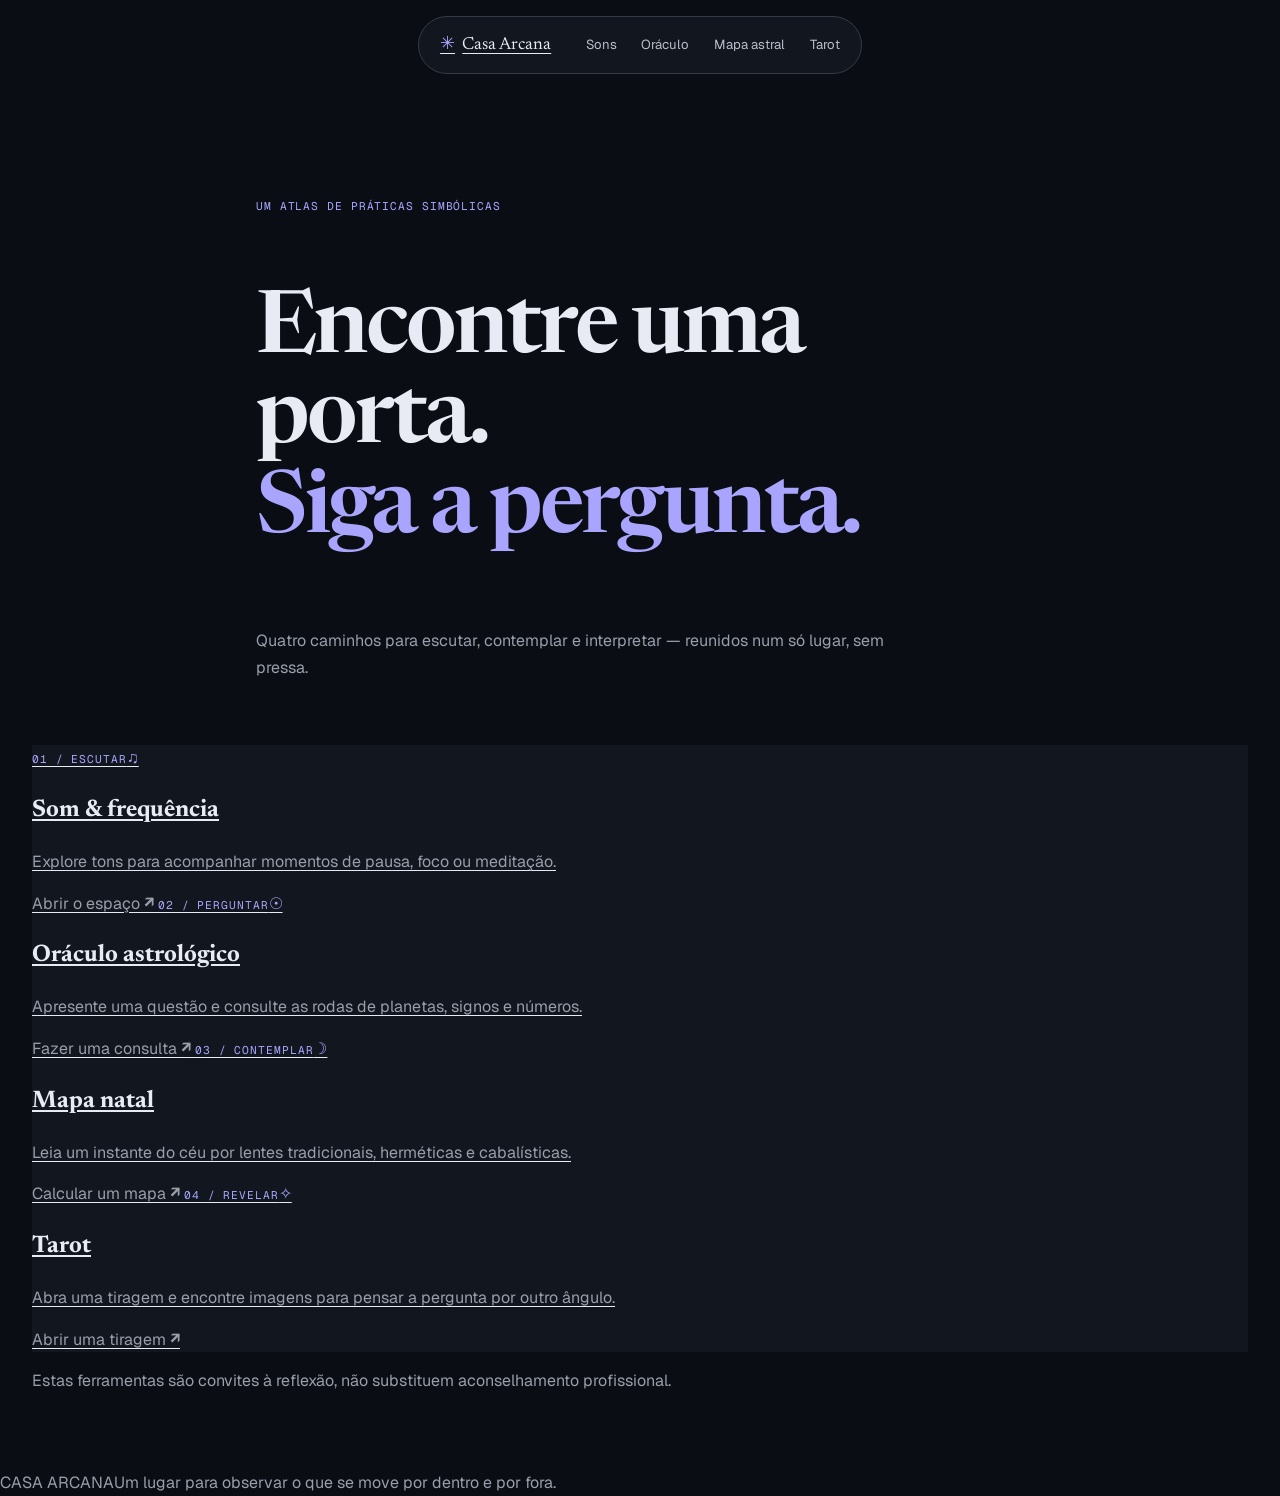
==== templates/index.html @ 46b38cc7 "feat: basic working pages" ====
<!doctype html>
<html lang="pt-BR">
<head>
    <meta charset="utf-8">
    <meta name="viewport" content="width=device-width, initial-scale=1">
    <meta name="theme-color" content="#11100f">
    <meta name="description" content="Um espaço para explorar símbolos, céu e som.">
    <title>Casa Arcana — um espaço de exploração</title>
    <link rel="stylesheet" href="/site.css">
</head>
<body>
    <header class="topbar">
        <a class="brand" href="/" aria-label="Casa Arcana, início"><span class="brand-mark">✳</span> Casa Arcana</a>
        <nav aria-label="Navegação principal">
            <a href="/sound/">Sons</a><a href="/oracle/">Oráculo</a><a href="/natal/">Mapa astral</a><a href="/tarot/">Tarot</a>
        </nav>
    </header>
    <main class="home-main">
        <section class="intro">
            <p class="eyebrow">UM ATLAS DE PRÁTICAS SIMBÓLICAS</p>
            <h1>Encontre uma porta.<br><em>Siga a pergunta.</em></h1>
            <p class="lede">Quatro caminhos para escutar, contemplar e interpretar — reunidos num só lugar, sem pressa.</p>
        </section>
        <section class="practices" aria-label="Explore as práticas">
            <a class="practice practice-sound" href="/sound/">
                <span class="number">01 / ESCUTAR</span><span class="symbol" aria-hidden="true">♫</span>
                <h2>Som &amp; frequência</h2><p>Explore tons para acompanhar momentos de pausa, foco ou meditação.</p><span class="enter">Abrir o espaço <b>↗</b></span>
            </a>
            <a class="practice practice-oracle" href="/oracle/">
                <span class="number">02 / PERGUNTAR</span><span class="symbol" aria-hidden="true">☉</span>
                <h2>Oráculo astrológico</h2><p>Apresente uma questão e consulte as rodas de planetas, signos e números.</p><span class="enter">Fazer uma consulta <b>↗</b></span>
            </a>
            <a class="practice practice-natal" href="/natal/">
                <span class="number">03 / CONTEMPLAR</span><span class="symbol" aria-hidden="true">☽</span>
                <h2>Mapa natal</h2><p>Leia um instante do céu por lentes tradicionais, herméticas e cabalísticas.</p><span class="enter">Calcular um mapa <b>↗</b></span>
            </a>
            <a class="practice practice-tarot" href="/tarot/">
                <span class="number">04 / REVELAR</span><span class="symbol" aria-hidden="true">✧</span>
                <h2>Tarot</h2><p>Abra uma tiragem e encontre imagens para pensar a pergunta por outro ângulo.</p><span class="enter">Abrir uma tiragem <b>↗</b></span>
            </a>
        </section>
        <p class="note">Estas ferramentas são convites à reflexão, não substituem aconselhamento profissional.</p>
    </main>
    <footer><span>CASA ARCANA</span><span>Um lugar para observar o que se move por dentro e por fora.</span></footer>
</body>
</html>
---- site.css ----
/* Hallmark · genre: atmospheric · macrostructure: Workbench · theme: Midnight-inspired · enrichment: none · nav: N5 · footer: Ft2
 * Hallmark · pre-emit critique: P5 H4 E4 S5 R5 V4
 * Audience: Portuguese-speaking visitors · use: explore symbolic tools · tone: quiet, nocturnal, precise
 * design-system: design.md · shared app system; interactions and feature logic preserved
 */
@import url('https://fonts.googleapis.com/css2?family=Geist:wght@400;500;600;700&family=Geist+Mono:wght@400;500&family=Newsreader:opsz,wght@6..72,400;6..72,600;6..72,700&display=swap');
@import url('/tokens.css');



*, *::before, *::after { box-sizing: border-box; }
html, body { overflow-x: clip; }
body {
    margin: 0;
    min-height: 100vh;
    background: var(--color-paper);
    color: var(--color-ink);
    font-family: var(--font-body);
    font-size: 1rem;
    font-weight: 400;
    line-height: 1.6;
    animation: none;
}
a { color: inherit; text-underline-offset: .2em; }
button, input, select, textarea { font: inherit; }
:focus-visible { outline: 2px solid var(--color-focus); outline-offset: 3px; }
h1, h2, h3, h4 { min-width: 0; overflow-wrap: anywhere; font-family: var(--font-display); font-style: normal; }
img, svg, audio { max-width: 100%; }

/* Shared Casa Arcana navigation: detached from page edges but not fixed over controls. */
.topbar, .unified-nav, .site-header {
    position: relative;
    z-index: 2;
    width: fit-content;
    max-width: calc(100% - 2rem);
    margin: 1rem auto 0;
    padding: .45rem .6rem;
    display: flex;
    align-items: center;
    justify-content: center;
    gap: clamp(.25rem, 1vw, .75rem);
    border: 1px solid var(--color-rule);
    border-radius: var(--radius-pill);
    background: var(--color-paper-2);
    color: var(--color-ink-2);
}
.site-header .container { width: auto; margin: 0; }
.site-header .header-inner { padding: 0; }
.topbar .brand, .site-header .brand {
    display: inline-flex;
    min-height: 42px;
    align-items: center;
    padding-inline: .7rem;
    color: var(--color-ink);
    font-family: var(--font-display);
    font-size: 1.1rem;
    white-space: nowrap;
}
.brand-mark { color: var(--color-accent); margin-right: .45rem; }
.topbar nav, .unified-nav, .site-nav {
    display: flex;
    align-items: center;
    justify-content: center;
    flex-wrap: wrap;
    gap: .15rem;
}
.topbar nav a, .unified-nav a, .site-nav a, .mastnav-link {
    display: inline-flex;
    min-height: 42px;
    align-items: center;
    justify-content: center;
    padding: .55rem .7rem;
    border-radius: var(--radius-pill);
    color: var(--color-ink-2);
    font-family: var(--font-body);
    font-size: .82rem;
    line-height: 1.2;
    text-decoration: none;
    white-space: nowrap;
    transition: color var(--dur-short) var(--ease-out), background-color var(--dur-short) var(--ease-out);
}
.topbar nav a:hover, .unified-nav a:hover, .site-nav a:hover, .mastnav-link:hover,
.site-nav a.is-active, .mastnav-link-active, .unified-nav a[aria-current="page"], .mastnav-link[aria-current="page"] {
    background: var(--color-paper-3);
    color: var(--color-ink);
}
.topbar nav a:focus-visible, .unified-nav a:focus-visible, .site-nav a:focus-visible, .mastnav-link:focus-visible {
    outline-offset: 1px;
}

/* Shared page rhythm and surfaces; feature-specific selectors retain their behavior. */
main, .page, .section, .library-main, .observatory, .library-layout, .catalogo, .dados, .leitura {
    min-width: 0;
}
.intro { max-width: 48rem; margin-inline: auto; text-align: left; }
.topbar { margin-top: 1rem; }
.home-main { width: min(100% - 2rem, 76rem); margin-inline: auto; padding-block: clamp(3.5rem, 9vw, 7rem) 3.75rem; }
.intro { margin-bottom: clamp(2.5rem, 6vw, 4rem); }
.intro h1, .observatory h1, .library-intro h1, .page-title, .masthead__wordmark {
    color: var(--color-ink);
    font-family: var(--font-display);
    font-style: normal;
    font-weight: 600;
    letter-spacing: -.035em;
    line-height: 1.04;
}
.intro h1 { max-width: 13ch; font-size: clamp(3rem, 7vw, 5.4rem); }
.intro h1 em { color: var(--color-accent); font-style: normal; }
.eyebrow, .number, .masthead-kicker, .kicker, .masthead__issue, .record-heading .kicker {
    color: var(--color-accent);
    font-family: var(--font-mono);
    font-size: .7rem;
    letter-spacing: .08em;
}
.lede, .page-lede, .observatory .lede, .library-intro .lede {
    max-width: 62ch;
    color: var(--color-muted);
    line-height: 1.65;
}
.practices, .practice, .birth-record, .diagram-panel, .roleta, .dado, .leitura, .consulta, .library-content-wrap, .tarot-container, .card-container, .card {
    border-color: var(--color-rule);
    background-color: var(--color-paper-2);
    color: var(--color-ink);
}
.practice { border-radius: var(--radius-card); }
.practice:hover { background-color: var(--color-paper-3); }
.practice p, .practice .enter, .note, .privacy-note, .field-help, .method-description { color: var(--color-muted); }
.symbol, .enter, .practice-oracle .symbol, .practice-natal .symbol, .practice-tarot .symbol { color: var(--color-accent); }
.site-footer, footer, .foot-mast, .colophon { color: var(--color-muted); border-color: var(--color-rule); }
.site-footer, .foot-mast, .colophon { background: var(--color-paper); }
.site-footer .container, .foot-mast, .colophon { font-family: var(--font-body); }
.feature-nav {
    width: fit-content;
    max-width: calc(100% - 2rem);
    margin: .75rem auto 0;
    padding: .2rem;
    display: flex;
    flex-wrap: wrap;
    justify-content: center;
    gap: .25rem;
    border: 1px solid var(--color-rule);
    border-radius: var(--radius-pill);
    background: var(--color-paper-2);
}
.feature-nav a {
    min-height: 38px;
    display: inline-flex;
    align-items: center;
    padding: .45rem .8rem;
    border-radius: var(--radius-pill);
    color: var(--color-muted);
    font-size: .8rem;
    line-height: 1.2;
    text-decoration: none;
    white-space: nowrap;
}
.feature-nav a:hover, .feature-nav a[aria-current="page"] { background: var(--color-paper-3); color: var(--color-ink); }
.library-shell { background: var(--color-paper) !important; color: var(--color-ink) !important; }
.library-shell .library-index, .library-shell .library-content, .library-shell .library-content-wrap { background: var(--color-paper-2); color: var(--color-ink); }
.library-shell .library-index p, .library-shell .glossary-nav-link, .library-shell .library-intro p { color: var(--color-muted); }
.masthead { padding-top: clamp(2.5rem, 6vw, 4.5rem); }
.masthead::after { border-color: var(--color-rule); }
.page { width: min(100% - 2rem, 66ch); padding-block: clamp(2rem, 6vw, 4rem); }
.library-main { width: min(100% - 2rem, 76rem); margin-inline: auto; }
.observatory { grid-template-columns: minmax(0, 1fr) minmax(20rem, .9fr); align-items: start; }
.birth-record { border-radius: var(--radius-card); }
.site-footer, .foot-mast, .colophon { border-top: 1px solid var(--color-rule); }
.site-footer .container { width: min(100% - 2rem, 76rem); margin: auto; padding-block: 1.25rem; }
.foot-mast { display: flex; flex-wrap: wrap; align-items: center; justify-content: space-between; gap: 1rem; padding: 1.25rem max(1rem, calc((100% - 76rem) / 2)); }
.foot-mast p, .foot-mast a { margin: 0; color: var(--color-muted); font-size: .88rem; white-space: nowrap; }
.colophon { max-width: none; padding: 1.5rem max(1rem, calc((100% - 66ch) / 2)); }
.colophon p { margin: 0; }

/* Shared controls: visual states only; loading and validation remain owned by feature code. */
button, select, input, textarea, .input, .custom-select {
    border-color: var(--color-rule);
    border-radius: var(--radius-input);
    background-color: var(--color-paper);
    color: var(--color-ink);
}
input::placeholder, textarea::placeholder { color: var(--color-muted); opacity: 1; }
button, .btn-primary, .btn-ghost, .btn-generate, .chip, .chakra-chip {
    min-height: 44px;
    padding-block: .55rem;
    border-radius: var(--radius-pill);
    font-family: var(--font-body);
    font-size: .9rem;
    font-weight: 600;
    line-height: 1.2;
    box-sizing: border-box;
}
.btn-primary, .btn-generate, .tarot-container .button { background: var(--color-accent); border: 1px solid var(--color-accent); color: var(--color-paper); }
.btn-ghost, .chip, .chakra-chip { background: transparent; border: 1px solid var(--color-accent); color: var(--color-accent); }
.btn-ghost:hover, .chip:hover, .chakra-chip:hover { background: var(--color-paper-3); color: var(--color-ink); }
.feature-nav a { min-height: 42px; font-family: var(--font-body); font-size: .82rem; }
.library-search .btn-ghost { height: 44px; min-height: 44px; padding: .4rem 1.1rem; border: 1px solid var(--color-accent); border-radius: var(--radius-pill); color: var(--color-accent); font-family: var(--font-body); font-size: .9rem; font-weight: 600; line-height: 1.2; }
.library-index .glossary-nav-link { font-family: var(--font-body); font-size: .86rem; }
.tarot-container .label { display: block; margin-bottom: .4rem; font-family: var(--font-body); font-size: .9rem; font-weight: 600; }
button:hover, .btn-primary:hover, .btn-ghost:hover, .btn-generate:hover, .chip:hover, .chakra-chip:hover {
    border-color: var(--color-accent);
    color: var(--color-ink);
}
button:active, .btn-primary:active, .btn-ghost:active, .btn-generate:active { transform: translateY(1px); }
button:disabled, [aria-disabled="true"] { cursor: not-allowed; opacity: .55; }
input:focus-visible, select:focus-visible, textarea:focus-visible, button:focus-visible { outline-color: var(--color-focus); }

/* Tarot keeps its class hooks for the existing rendering script; these local rules replace Bulma. */
body:has(.tarot-container) { background: var(--color-paper); color: var(--color-ink); }
.section { padding: clamp(1.5rem, 5vw, 4rem) 1rem; }
.container { width: min(100%, 76rem); margin-inline: auto; }
.tarot-container { width: min(100%, 68rem); margin-inline: auto; padding: clamp(1rem, 3vw, 2.5rem); border: 1px solid var(--color-rule); border-radius: var(--radius-card); box-shadow: none; }
.tarot-container .label, .tarot-container h3, .tarot-container p { color: var(--color-ink); }
.tarot-container .field { margin-bottom: 1.25rem; }
.tarot-container .select { display: block; position: relative; width: 100%; }
.tarot-container .select select { min-height: 44px; padding: .6rem 2.5rem .6rem .8rem; border: 1px solid var(--color-rule); border-radius: var(--radius-input); background-color: var(--color-paper); color: var(--color-ink); }
.tarot-container .select, .tarot-container .select select { max-width: 100%; width: 100%; }
.tarot-container .button { display: inline-flex; align-items: center; justify-content: center; padding-inline: 1.1rem; cursor: pointer; }
.tarot-container .button:hover { filter: brightness(1.08); }
.tarot-container .button.is-loading { position: relative; color: transparent; pointer-events: none; }
.tarot-container .button.is-loading::after { position: absolute; width: 1rem; height: 1rem; border: 2px solid var(--color-paper); border-right-color: transparent; border-radius: 50%; content: ""; animation: tarot-spin .7s linear infinite; }
.card-display.columns { display: grid; grid-template-columns: repeat(4, minmax(0, 1fr)); gap: 1rem; margin: 1.5rem 0 0; }
.card-display .column { min-width: 0; padding: 0; }
.card-display .column.is-one-quarter { grid-column: span 1; }
.has-text-centered { text-align: center; }
.is-italic { font-style: italic; }
.has-text-weight-bold { font-weight: 700; }
.has-text-weight-light { font-weight: 400; }
.card-display { min-width: 0; }
.card-display .card { height: 100%; padding: 1rem; border: 1px solid var(--color-rule); border-radius: var(--radius-card); box-shadow: none; }
.card-image { display: block; width: min(100%, 14rem); height: auto; margin-inline: auto; border-radius: .45rem; }
@keyframes tarot-spin { to { transform: rotate(360deg); } }

/* Responsive layout: keep interactive labels on one line and collapse navigation cleanly. */
@media (max-width: 48rem) {
    .topbar, .site-header, .unified-nav, .feature-nav { width: calc(100% - 1.5rem); max-width: none; border-radius: 1.25rem; }
    .topbar { flex-wrap: wrap; }
    .topbar nav, .site-nav, .unified-nav { gap: 0; }
    .topbar nav a, .unified-nav a, .site-nav a, .mastnav-link { padding-inline: .55rem; font-size: .75rem; }
    .practices { grid-template-columns: minmax(0, 1fr); }
    .practice { min-height: 15rem; }
    .observatory { grid-template-columns: minmax(0, 1fr) !important; }
    .library-layout { grid-template-columns: minmax(0, 1fr) !important; }
    .field-pair { grid-template-columns: minmax(0, 1fr) !important; }
    .card-display.columns { grid-template-columns: repeat(2, minmax(0, 1fr)); }
    .observatory { gap: var(--space-lg); }
    .foot-mast { justify-content: flex-start; }
}
@media (max-width: 24rem) {
    .card-display.columns { grid-template-columns: minmax(0, 1fr); }
}
@media (max-width: 24rem) {
    .topbar .brand, .site-header .brand { width: 100%; justify-content: center; }
    .topbar nav, .site-nav, .unified-nav { width: 100%; }
    .topbar nav a, .unified-nav a, .site-nav a, .mastnav-link { padding-inline: .4rem; font-size: .7rem; }
}
@media (prefers-reduced-motion: reduce) {
    *, *::before, *::after { scroll-behavior: auto !important; transition-duration: 1ms !important; animation-duration: 1ms !important; animation-iteration-count: 1 !important; }
}
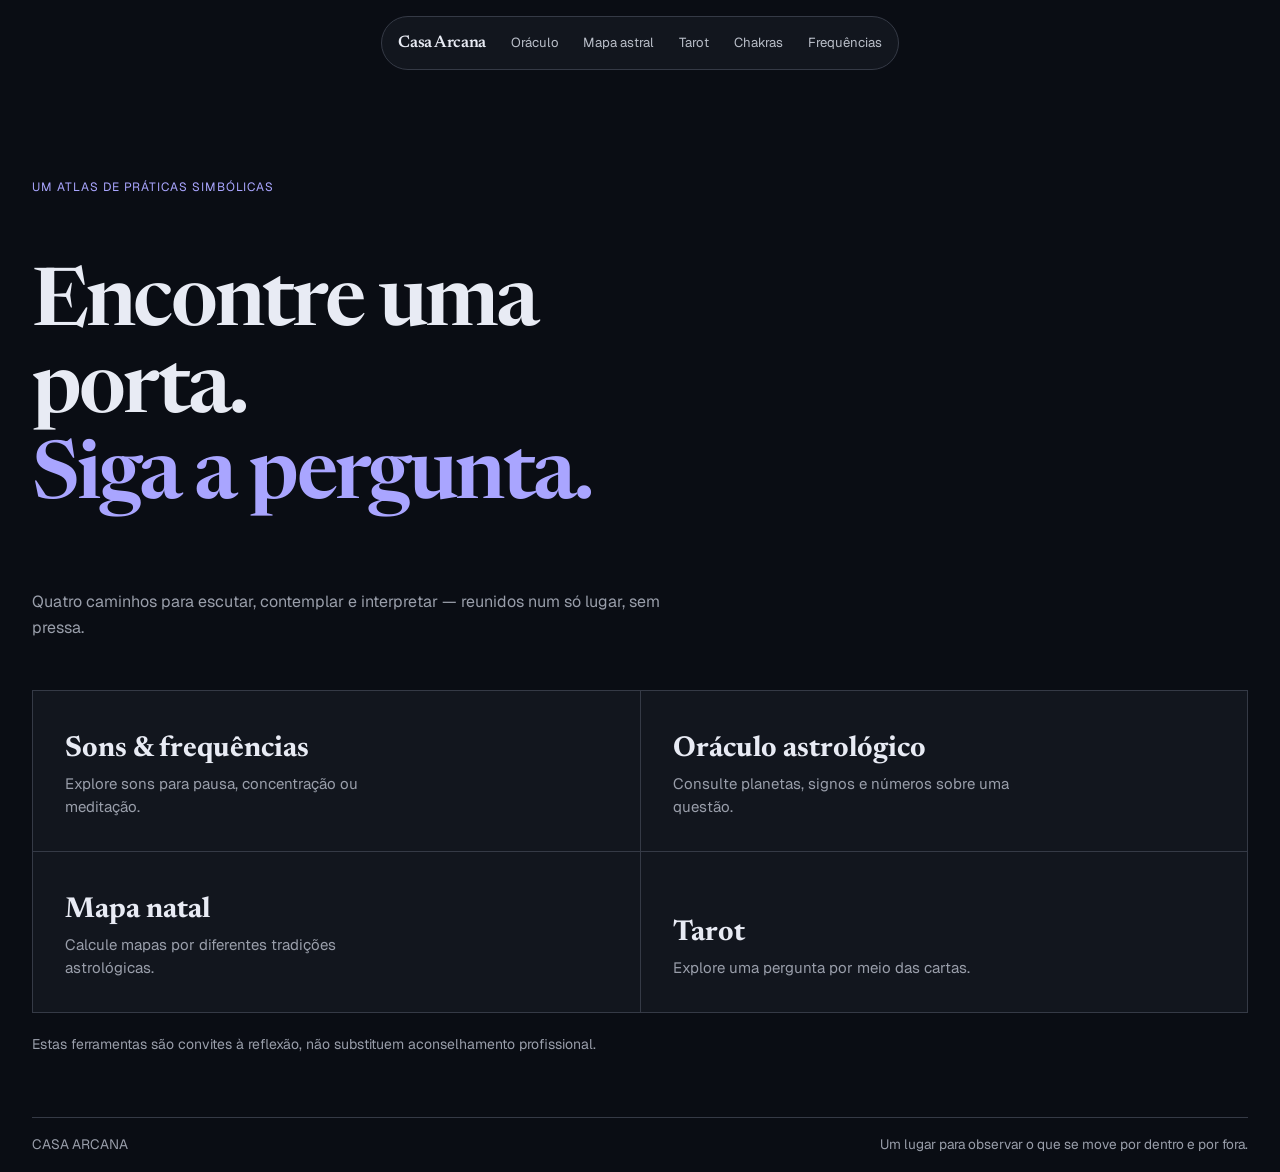
==== commit 619c6b55: "refactor: ui" ====
--- a/templates/index.html
+++ b/templates/index.html
@@ -3,18 +3,20 @@
 <head>
     <meta charset="utf-8">
     <meta name="viewport" content="width=device-width, initial-scale=1">
-    <meta name="theme-color" content="#11100f">
+    <meta name="theme-color" content="#17171f">
     <meta name="description" content="Um espaço para explorar símbolos, céu e som.">
     <title>Casa Arcana — um espaço de exploração</title>
     <link rel="stylesheet" href="/site.css">
 </head>
 <body>
-    <header class="topbar">
-        <a class="brand" href="/" aria-label="Casa Arcana, início"><span class="brand-mark">✳</span> Casa Arcana</a>
-        <nav aria-label="Navegação principal">
-            <a href="/sound/">Sons</a><a href="/oracle/">Oráculo</a><a href="/natal/">Mapa astral</a><a href="/tarot/">Tarot</a>
-        </nav>
-    </header>
+    <nav class="unified-nav" aria-label="Navegação principal">
+        <a class="brand" href="/" aria-label="Casa Arcana, início">Casa Arcana</a>
+        <a href="/oracle/">Oráculo</a>
+        <a href="/natal/">Mapa astral</a>
+        <a href="/tarot/">Tarot</a>
+        <a href="/sound/">Chakras</a>
+        <a href="/sound/frequencies">Frequências</a>
+    </nav>
     <main class="home-main">
         <section class="intro">
             <p class="eyebrow">UM ATLAS DE PRÁTICAS SIMBÓLICAS</p>
@@ -23,20 +25,16 @@
         </section>
         <section class="practices" aria-label="Explore as práticas">
             <a class="practice practice-sound" href="/sound/">
-                <span class="number">01 / ESCUTAR</span><span class="symbol" aria-hidden="true">♫</span>
-                <h2>Som &amp; frequência</h2><p>Explore tons para acompanhar momentos de pausa, foco ou meditação.</p><span class="enter">Abrir o espaço <b>↗</b></span>
+                <h2>Sons &amp; frequências</h2><p>Explore sons para pausa, concentração ou meditação.</p>
             </a>
             <a class="practice practice-oracle" href="/oracle/">
-                <span class="number">02 / PERGUNTAR</span><span class="symbol" aria-hidden="true">☉</span>
-                <h2>Oráculo astrológico</h2><p>Apresente uma questão e consulte as rodas de planetas, signos e números.</p><span class="enter">Fazer uma consulta <b>↗</b></span>
+                <h2>Oráculo astrológico</h2><p>Consulte planetas, signos e números sobre uma questão.</p>
             </a>
             <a class="practice practice-natal" href="/natal/">
-                <span class="number">03 / CONTEMPLAR</span><span class="symbol" aria-hidden="true">☽</span>
-                <h2>Mapa natal</h2><p>Leia um instante do céu por lentes tradicionais, herméticas e cabalísticas.</p><span class="enter">Calcular um mapa <b>↗</b></span>
+                <h2>Mapa natal</h2><p>Calcule mapas por diferentes tradições astrológicas.</p>
             </a>
             <a class="practice practice-tarot" href="/tarot/">
-                <span class="number">04 / REVELAR</span><span class="symbol" aria-hidden="true">✧</span>
-                <h2>Tarot</h2><p>Abra uma tiragem e encontre imagens para pensar a pergunta por outro ângulo.</p><span class="enter">Abrir uma tiragem <b>↗</b></span>
+                <h2>Tarot</h2><p>Explore uma pergunta por meio das cartas.</p>
             </a>
         </section>
         <p class="note">Estas ferramentas são convites à reflexão, não substituem aconselhamento profissional.</p>
--- a/site.css
+++ b/site.css
@@ -1,25 +1,22 @@
-/* Hallmark · genre: atmospheric · macrostructure: Workbench · theme: Midnight-inspired · enrichment: none · nav: N5 · footer: Ft2
- * Hallmark · pre-emit critique: P5 H4 E4 S5 R5 V4
- * Audience: Portuguese-speaking visitors · use: explore symbolic tools · tone: quiet, nocturnal, precise
- * design-system: design.md · shared app system; interactions and feature logic preserved
+/* Hallmark · shared Casa Arcana system · Midnight · design.md · designed-as-app
+ * Oracle pattern: centered reading measure, quiet rules, Newsreader + Geist, outlined actions.
  */
-@import url('https://fonts.googleapis.com/css2?family=Geist:wght@400;500;600;700&family=Geist+Mono:wght@400;500&family=Newsreader:opsz,wght@6..72,400;6..72,600;6..72,700&display=swap');
+@import url('https://fonts.googleapis.com/css2?family=Geist:wght@400;500;600;700&family=Newsreader:opsz,wght@6..72,400;6..72,600;6..72,700&display=swap');
 @import url('/tokens.css');
-
-
 
 *, *::before, *::after { box-sizing: border-box; }
 html, body { overflow-x: clip; }
 body {
+    min-width: 320px;
+    min-height: 100vh;
     margin: 0;
-    min-height: 100vh;
     background: var(--color-paper);
     color: var(--color-ink);
     font-family: var(--font-body);
     font-size: 1rem;
     font-weight: 400;
     line-height: 1.6;
-    animation: none;
+    -webkit-font-smoothing: antialiased;
 }
 a { color: inherit; text-underline-offset: .2em; }
 button, input, select, textarea { font: inherit; }
@@ -27,46 +24,27 @@
 h1, h2, h3, h4 { min-width: 0; overflow-wrap: anywhere; font-family: var(--font-display); font-style: normal; }
 img, svg, audio { max-width: 100%; }
 
-/* Shared Casa Arcana navigation: detached from page edges but not fixed over controls. */
-.topbar, .unified-nav, .site-header {
+/* N5 shared navigation across home and every tool route. */
+.unified-nav {
     position: relative;
     z-index: 2;
     width: fit-content;
     max-width: calc(100% - 2rem);
     margin: 1rem auto 0;
-    padding: .45rem .6rem;
+    padding: .3rem;
     display: flex;
     align-items: center;
     justify-content: center;
-    gap: clamp(.25rem, 1vw, .75rem);
+    flex-wrap: wrap;
+    gap: .15rem;
     border: 1px solid var(--color-rule);
     border-radius: var(--radius-pill);
     background: var(--color-paper-2);
     color: var(--color-ink-2);
 }
-.site-header .container { width: auto; margin: 0; }
-.site-header .header-inner { padding: 0; }
-.topbar .brand, .site-header .brand {
+.unified-nav a {
+    min-height: 42px;
     display: inline-flex;
-    min-height: 42px;
-    align-items: center;
-    padding-inline: .7rem;
-    color: var(--color-ink);
-    font-family: var(--font-display);
-    font-size: 1.1rem;
-    white-space: nowrap;
-}
-.brand-mark { color: var(--color-accent); margin-right: .45rem; }
-.topbar nav, .unified-nav, .site-nav {
-    display: flex;
-    align-items: center;
-    justify-content: center;
-    flex-wrap: wrap;
-    gap: .15rem;
-}
-.topbar nav a, .unified-nav a, .site-nav a, .mastnav-link {
-    display: inline-flex;
-    min-height: 42px;
     align-items: center;
     justify-content: center;
     padding: .55rem .7rem;
@@ -79,180 +57,170 @@
     white-space: nowrap;
     transition: color var(--dur-short) var(--ease-out), background-color var(--dur-short) var(--ease-out);
 }
-.topbar nav a:hover, .unified-nav a:hover, .site-nav a:hover, .mastnav-link:hover,
-.site-nav a.is-active, .mastnav-link-active, .unified-nav a[aria-current="page"], .mastnav-link[aria-current="page"] {
+.unified-nav a:hover, .unified-nav a[aria-current="page"] {
     background: var(--color-paper-3);
     color: var(--color-ink);
 }
-.topbar nav a:focus-visible, .unified-nav a:focus-visible, .site-nav a:focus-visible, .mastnav-link:focus-visible {
-    outline-offset: 1px;
-}
-
-/* Shared page rhythm and surfaces; feature-specific selectors retain their behavior. */
-main, .page, .section, .library-main, .observatory, .library-layout, .catalogo, .dados, .leitura {
-    min-width: 0;
-}
-.intro { max-width: 48rem; margin-inline: auto; text-align: left; }
-.topbar { margin-top: 1rem; }
-.home-main { width: min(100% - 2rem, 76rem); margin-inline: auto; padding-block: clamp(3.5rem, 9vw, 7rem) 3.75rem; }
-.intro { margin-bottom: clamp(2.5rem, 6vw, 4rem); }
-.intro h1, .observatory h1, .library-intro h1, .page-title, .masthead__wordmark {
+.unified-nav .brand {
+    display: inline-flex;
+    min-height: 42px;
+    align-items: center;
+    padding-inline: .7rem;
+    color: var(--color-ink);
+    font-family: var(--font-display);
+    font-size: 1.05rem;
+    font-style: normal;
+    font-weight: 600;
+    letter-spacing: -.025em;
+    text-decoration: none;
+    white-space: nowrap;
+}
+
+main, .page, .section, .library-main, .observatory, .library-layout, .catalogo, .dados, .leitura { min-width: 0; }
+.page { width: min(100% - 2rem, 66ch); margin-inline: auto; padding-block: clamp(2rem, 6vw, 4rem); }
+.page .container { width: 100%; margin-inline: auto; }
+.page-title, .observatory h1, .library-intro h1, .intro h1 {
     color: var(--color-ink);
     font-family: var(--font-display);
     font-style: normal;
     font-weight: 600;
     letter-spacing: -.035em;
-    line-height: 1.04;
-}
-.intro h1 { max-width: 13ch; font-size: clamp(3rem, 7vw, 5.4rem); }
-.intro h1 em { color: var(--color-accent); font-style: normal; }
-.eyebrow, .number, .masthead-kicker, .kicker, .masthead__issue, .record-heading .kicker {
-    color: var(--color-accent);
-    font-family: var(--font-mono);
-    font-size: .7rem;
-    letter-spacing: .08em;
-}
-.lede, .page-lede, .observatory .lede, .library-intro .lede {
-    max-width: 62ch;
-    color: var(--color-muted);
-    line-height: 1.65;
-}
-.practices, .practice, .birth-record, .diagram-panel, .roleta, .dado, .leitura, .consulta, .library-content-wrap, .tarot-container, .card-container, .card {
-    border-color: var(--color-rule);
-    background-color: var(--color-paper-2);
-    color: var(--color-ink);
-}
-.practice { border-radius: var(--radius-card); }
-.practice:hover { background-color: var(--color-paper-3); }
-.practice p, .practice .enter, .note, .privacy-note, .field-help, .method-description { color: var(--color-muted); }
-.symbol, .enter, .practice-oracle .symbol, .practice-natal .symbol, .practice-tarot .symbol { color: var(--color-accent); }
-.site-footer, footer, .foot-mast, .colophon { color: var(--color-muted); border-color: var(--color-rule); }
-.site-footer, .foot-mast, .colophon { background: var(--color-paper); }
-.site-footer .container, .foot-mast, .colophon { font-family: var(--font-body); }
-.feature-nav {
-    width: fit-content;
-    max-width: calc(100% - 2rem);
-    margin: .75rem auto 0;
-    padding: .2rem;
-    display: flex;
-    flex-wrap: wrap;
-    justify-content: center;
-    gap: .25rem;
+    line-height: 1.08;
+}
+.observatory { grid-template-columns: minmax(0, 1fr); max-width: 66ch; margin-inline: auto; }
+.observatory-intro { max-width: none; }
+.birth-record { margin-top: 0; }
+.text-center, .has-text-centered { text-align: center; }
+.page-title { font-size: clamp(2rem, 5vw, 3.2rem); }
+.page-lede, .lede, .library-intro .lede { max-width: 62ch; color: var(--color-muted); line-height: 1.65; }
+.page-lede { margin: .75rem 0 2rem; }
+.section-head { margin: 2.5rem 0 1rem; font-family: var(--font-display); font-size: 1.5rem; font-weight: 600; line-height: 1.2; }
+.section-head::after { content: ""; display: block; width: 2.5rem; height: 1px; margin-top: .5rem; background: var(--color-accent); }
+
+/* Shared understated controls. */
+button, select, input, textarea, .input, .custom-select {
     border: 1px solid var(--color-rule);
-    border-radius: var(--radius-pill);
-    background: var(--color-paper-2);
-}
-.feature-nav a {
-    min-height: 38px;
-    display: inline-flex;
-    align-items: center;
-    padding: .45rem .8rem;
-    border-radius: var(--radius-pill);
-    color: var(--color-muted);
-    font-size: .8rem;
-    line-height: 1.2;
-    text-decoration: none;
-    white-space: nowrap;
-}
-.feature-nav a:hover, .feature-nav a[aria-current="page"] { background: var(--color-paper-3); color: var(--color-ink); }
-.library-shell { background: var(--color-paper) !important; color: var(--color-ink) !important; }
-.library-shell .library-index, .library-shell .library-content, .library-shell .library-content-wrap { background: var(--color-paper-2); color: var(--color-ink); }
-.library-shell .library-index p, .library-shell .glossary-nav-link, .library-shell .library-intro p { color: var(--color-muted); }
-.masthead { padding-top: clamp(2.5rem, 6vw, 4.5rem); }
-.masthead::after { border-color: var(--color-rule); }
-.page { width: min(100% - 2rem, 66ch); padding-block: clamp(2rem, 6vw, 4rem); }
-.library-main { width: min(100% - 2rem, 76rem); margin-inline: auto; }
-.observatory { grid-template-columns: minmax(0, 1fr) minmax(20rem, .9fr); align-items: start; }
-.birth-record { border-radius: var(--radius-card); }
-.site-footer, .foot-mast, .colophon { border-top: 1px solid var(--color-rule); }
-.site-footer .container { width: min(100% - 2rem, 76rem); margin: auto; padding-block: 1.25rem; }
-.foot-mast { display: flex; flex-wrap: wrap; align-items: center; justify-content: space-between; gap: 1rem; padding: 1.25rem max(1rem, calc((100% - 76rem) / 2)); }
-.foot-mast p, .foot-mast a { margin: 0; color: var(--color-muted); font-size: .88rem; white-space: nowrap; }
-.colophon { max-width: none; padding: 1.5rem max(1rem, calc((100% - 66ch) / 2)); }
-.colophon p { margin: 0; }
-
-/* Shared controls: visual states only; loading and validation remain owned by feature code. */
-button, select, input, textarea, .input, .custom-select {
-    border-color: var(--color-rule);
     border-radius: var(--radius-input);
     background-color: var(--color-paper);
     color: var(--color-ink);
 }
 input::placeholder, textarea::placeholder { color: var(--color-muted); opacity: 1; }
-button, .btn-primary, .btn-ghost, .btn-generate, .chip, .chakra-chip {
+.input, .consulta__input, .custom-select, .tarot-container .select select { min-height: 44px; font-family: var(--font-body); font-size: .95rem; }
+.input:hover, .consulta__input:hover, .custom-select:hover, .tarot-container .select select:hover { border-color: var(--color-ink-2); }
+.input:focus-visible, .consulta__input:focus-visible, .custom-select:focus-visible, .tarot-container .select select:focus-visible { outline: 2px solid var(--color-focus); outline-offset: 2px; }
+button, .btn-primary, .btn-ghost, .btn-generate, .chip, .chakra-chip, .tarot-container .button, .library-search .btn-ghost {
     min-height: 44px;
-    padding-block: .55rem;
+    display: inline-flex;
+    align-items: center;
+    justify-content: center;
+    padding: .55rem 1rem;
+    border: 1px solid var(--color-accent);
     border-radius: var(--radius-pill);
+    background: transparent;
+    color: var(--color-accent);
     font-family: var(--font-body);
     font-size: .9rem;
     font-weight: 600;
     line-height: 1.2;
-    box-sizing: border-box;
-}
-.btn-primary, .btn-generate, .tarot-container .button { background: var(--color-accent); border: 1px solid var(--color-accent); color: var(--color-paper); }
-.btn-ghost, .chip, .chakra-chip { background: transparent; border: 1px solid var(--color-accent); color: var(--color-accent); }
-.btn-ghost:hover, .chip:hover, .chakra-chip:hover { background: var(--color-paper-3); color: var(--color-ink); }
-.feature-nav a { min-height: 42px; font-family: var(--font-body); font-size: .82rem; }
-.library-search .btn-ghost { height: 44px; min-height: 44px; padding: .4rem 1.1rem; border: 1px solid var(--color-accent); border-radius: var(--radius-pill); color: var(--color-accent); font-family: var(--font-body); font-size: .9rem; font-weight: 600; line-height: 1.2; }
-.library-index .glossary-nav-link { font-family: var(--font-body); font-size: .86rem; }
-.tarot-container .label { display: block; margin-bottom: .4rem; font-family: var(--font-body); font-size: .9rem; font-weight: 600; }
-button:hover, .btn-primary:hover, .btn-ghost:hover, .btn-generate:hover, .chip:hover, .chakra-chip:hover {
-    border-color: var(--color-accent);
-    color: var(--color-ink);
-}
-button:active, .btn-primary:active, .btn-ghost:active, .btn-generate:active { transform: translateY(1px); }
-button:disabled, [aria-disabled="true"] { cursor: not-allowed; opacity: .55; }
-input:focus-visible, select:focus-visible, textarea:focus-visible, button:focus-visible { outline-color: var(--color-focus); }
-
-/* Tarot keeps its class hooks for the existing rendering script; these local rules replace Bulma. */
-body:has(.tarot-container) { background: var(--color-paper); color: var(--color-ink); }
-.section { padding: clamp(1.5rem, 5vw, 4rem) 1rem; }
-.container { width: min(100%, 76rem); margin-inline: auto; }
-.tarot-container { width: min(100%, 68rem); margin-inline: auto; padding: clamp(1rem, 3vw, 2.5rem); border: 1px solid var(--color-rule); border-radius: var(--radius-card); box-shadow: none; }
-.tarot-container .label, .tarot-container h3, .tarot-container p { color: var(--color-ink); }
+    text-align: center;
+    text-decoration: none;
+    white-space: nowrap;
+    cursor: pointer;
+    transition: color var(--dur-short) var(--ease-out), background-color var(--dur-short) var(--ease-out), border-color var(--dur-short) var(--ease-out), transform 100ms var(--ease-out);
+}
+button:hover, .btn-primary:hover, .btn-ghost:hover, .btn-generate:hover, .chip:hover, .chakra-chip:hover, .tarot-container .button:hover, .library-search .btn-ghost:hover { background: var(--color-accent); color: var(--color-accent-ink); }
+button:active, .btn-primary:active, .btn-ghost:active, .btn-generate:active, .chip:active, .chakra-chip:active, .tarot-container .button:active { transform: translateY(1px); }
+button:disabled, .btn-primary:disabled, .btn-ghost:disabled, .btn-generate:disabled, .chakra-chip:disabled, [aria-disabled="true"] { cursor: not-allowed; opacity: .55; }
+button:focus-visible, .btn-primary:focus-visible, .btn-ghost:focus-visible, .btn-generate:focus-visible, .chip:focus-visible, .chakra-chip:focus-visible, .tarot-container .button:focus-visible { outline: 2px solid var(--color-focus); outline-offset: 3px; }
+.feature-nav { width: fit-content; max-width: calc(100% - 2rem); margin: .75rem auto 0; padding: .2rem; display: flex; flex-wrap: wrap; justify-content: center; gap: .15rem; border: 1px solid var(--color-rule); border-radius: var(--radius-pill); background: var(--color-paper-2); }
+.feature-nav a { min-height: 42px; display: inline-flex; align-items: center; padding: .55rem .7rem; border-radius: var(--radius-pill); color: var(--color-ink-2); font-size: .82rem; line-height: 1.2; text-decoration: none; white-space: nowrap; }
+.feature-nav a:hover, .feature-nav a[aria-current="page"] { background: var(--color-paper-3); color: var(--color-ink); }
+
+/* Home: four equal modules, four simple entry points. */
+.home-main { width: min(100% - 2rem, 76rem); margin-inline: auto; padding-block: clamp(3rem, 8vw, 6rem) 3rem; }
+.intro { max-width: 48rem; margin: 0 auto 3rem 0; }
+.intro h1 { max-width: 13ch; font-size: clamp(2.8rem, 7vw, 5rem); }
+.intro h1 em { color: var(--color-accent); font-style: normal; }
+.eyebrow { margin-bottom: .75rem; color: var(--color-accent); font-family: var(--font-body); font-size: .75rem; letter-spacing: .08em; }
+.intro .lede { margin-top: 1rem; }
+.practices { display: grid; grid-template-columns: repeat(2, minmax(0, 1fr)); gap: 1px; border: 1px solid var(--color-rule); background: var(--color-rule); }
+.practice { min-width: 0; min-height: 10rem; padding: clamp(1.25rem, 3vw, 2rem); display: flex; flex-direction: column; justify-content: flex-end; border: 0; background: var(--color-paper-2); color: var(--color-ink); text-decoration: none; transition: background-color var(--dur-short) var(--ease-out); }
+.practice:hover, .practice:focus-visible { background: var(--color-paper-3); }
+.practice h2 { margin: 0; font-size: clamp(1.35rem, 2.5vw, 1.8rem); line-height: 1.15; }
+.practice p { margin: .45rem 0 0; max-width: 34ch; color: var(--color-muted); font-size: .94rem; line-height: 1.5; }
+.note { margin-top: 1.25rem; color: var(--color-muted); font-size: .875rem; }
+body > footer:not(.site-footer):not(.foot-mast):not(.colophon) { width: min(100% - 2rem, 76rem); margin: 0 auto; padding-block: 1rem; display: flex; flex-wrap: wrap; justify-content: space-between; gap: .5rem 1rem; border-top: 1px solid var(--color-rule); color: var(--color-muted); font-size: .85rem; }
+
+/* Sound tools share Oracle's centered reading column and quiet controls. */
+.freq-layout { width: min(100%, 36rem); margin-inline: auto; display: grid; gap: .75rem; }
+.freq-layout .field-label { margin: 0; color: var(--color-ink); font-weight: 600; }
+.custom-select { width: 100%; padding: .65rem .8rem; }
+#loading-button { justify-self: start; margin-block: .75rem; }
+#loading-container { width: 100%; display: grid; gap: .75rem; }
+#loading-container audio { width: 100%; }
+.chakra-layout { width: 100%; display: grid; gap: 1.25rem; }
+.image-map { width: 100%; text-align: center; }
+.image-map .thumbnail { width: 100%; height: auto; border: 1px solid var(--color-rule); border-radius: var(--radius-card); }
+.chakra-quick-picks { display: flex; flex-wrap: wrap; justify-content: center; gap: .5rem; margin-block: .25rem .75rem; }
+.chakra-chip.is-playing { background: var(--color-accent); color: var(--color-accent-ink); }
+.audio-with-spinner { width: 100%; display: grid; justify-items: center; gap: .75rem; }
+.audio-with-spinner audio { width: 100%; }
+.spinner { width: 1.5rem; height: 1.5rem; border: 2px solid var(--color-rule); border-top-color: var(--color-accent); border-radius: 50%; animation: spin .7s linear infinite; }
+@keyframes spin { to { transform: rotate(360deg); } }
+
+/* Shared surfaces and footer. */
+.practice, .birth-record, .diagram-panel, .roleta, .dado, .leitura, .consulta, .library-content-wrap, .tarot-container, .card-display .card { border-color: var(--color-rule); background-color: var(--color-paper-2); color: var(--color-ink); box-shadow: none; }
+.practice p, .privacy-note, .field-help, .method-description, .site-footer, .foot-mast, .colophon { color: var(--color-muted); }
+.site-footer, .foot-mast, .colophon { border-color: var(--color-rule); background: var(--color-paper); }
+.site-footer { border-top: 1px solid var(--color-rule); }
+.site-footer .container { width: min(100% - 2rem, 76rem); margin-inline: auto; padding-block: 1.25rem; }
+.foot-mast { border-top: 1px solid var(--color-rule); }
+.library-shell { background: var(--color-paper) !important; color: var(--color-ink) !important; }
+.library-shell .library-index, .library-shell .library-content, .library-shell .library-content-wrap { background: var(--color-paper-2); color: var(--color-ink); }
+.library-shell .library-index p, .library-shell .glossary-nav-link, .library-shell .library-intro p { color: var(--color-muted); }
+.observatory { align-items: start; }
+.birth-record { border-radius: var(--radius-card); }
+.tarot-container { width: min(100%, 66ch); margin-inline: auto; padding: clamp(1rem, 3vw, 2.5rem); border: 1px solid var(--color-rule); border-radius: var(--radius-card); }
+.tarot-container .label { display: block; margin-bottom: .4rem; color: var(--color-ink); font-size: .9rem; font-weight: 600; }
 .tarot-container .field { margin-bottom: 1.25rem; }
-.tarot-container .select { display: block; position: relative; width: 100%; }
-.tarot-container .select select { min-height: 44px; padding: .6rem 2.5rem .6rem .8rem; border: 1px solid var(--color-rule); border-radius: var(--radius-input); background-color: var(--color-paper); color: var(--color-ink); }
-.tarot-container .select, .tarot-container .select select { max-width: 100%; width: 100%; }
-.tarot-container .button { display: inline-flex; align-items: center; justify-content: center; padding-inline: 1.1rem; cursor: pointer; }
-.tarot-container .button:hover { filter: brightness(1.08); }
+.tarot-container .select, .tarot-container .select select { width: 100%; max-width: 100%; }
+.tarot-container .select select { padding: .6rem 2.5rem .6rem .8rem; }
+.tarot-container .button { padding-inline: 1.1rem; }
 .tarot-container .button.is-loading { position: relative; color: transparent; pointer-events: none; }
-.tarot-container .button.is-loading::after { position: absolute; width: 1rem; height: 1rem; border: 2px solid var(--color-paper); border-right-color: transparent; border-radius: 50%; content: ""; animation: tarot-spin .7s linear infinite; }
+.tarot-container .button.is-loading::after { position: absolute; width: 1rem; height: 1rem; border: 2px solid var(--color-ink); border-right-color: transparent; border-radius: 50%; content: ""; animation: spin .7s linear infinite; }
 .card-display.columns { display: grid; grid-template-columns: repeat(4, minmax(0, 1fr)); gap: 1rem; margin: 1.5rem 0 0; }
 .card-display .column { min-width: 0; padding: 0; }
 .card-display .column.is-one-quarter { grid-column: span 1; }
+.card-display .card { height: 100%; padding: 1rem; border: 1px solid var(--color-rule); border-radius: var(--radius-card); }
+.card-image { display: block; width: min(100%, 14rem); height: auto; margin-inline: auto; border-radius: .45rem; }
 .has-text-centered { text-align: center; }
-.is-italic { font-style: italic; }
 .has-text-weight-bold { font-weight: 700; }
 .has-text-weight-light { font-weight: 400; }
-.card-display { min-width: 0; }
-.card-display .card { height: 100%; padding: 1rem; border: 1px solid var(--color-rule); border-radius: var(--radius-card); box-shadow: none; }
-.card-image { display: block; width: min(100%, 14rem); height: auto; margin-inline: auto; border-radius: .45rem; }
-@keyframes tarot-spin { to { transform: rotate(360deg); } }
-
-/* Responsive layout: keep interactive labels on one line and collapse navigation cleanly. */
+.tarot-intro { width: min(100% - 2rem, 66ch); margin: 0 auto 1rem; }
+.tarot-intro h1 { font-size: clamp(2rem, 5vw, 3.2rem); }
+.tarot-intro p { margin-top: .5rem; color: var(--color-muted); }
+.library-main { width: min(100% - 2rem, 76rem); margin-inline: auto; }
+.library-index .glossary-nav-link { min-height: 42px; border-color: var(--color-rule); border-radius: var(--radius-input); font-family: var(--font-body); font-size: .85rem; letter-spacing: 0; }
+.library-index .glossary-nav-link:hover, .library-index .glossary-nav-active { background: var(--color-paper-3); color: var(--color-ink); }
+.method-option { border-radius: var(--radius-input); }
+.method-option:focus-within { outline: 2px solid var(--color-focus); outline-offset: 2px; }
+.method-help { width: 1.5rem; min-height: 1.5rem; padding: 0; border-radius: 50%; }
+.result-stage { min-width: 0; }
+
 @media (max-width: 48rem) {
-    .topbar, .site-header, .unified-nav, .feature-nav { width: calc(100% - 1.5rem); max-width: none; border-radius: 1.25rem; }
-    .topbar { flex-wrap: wrap; }
-    .topbar nav, .site-nav, .unified-nav { gap: 0; }
-    .topbar nav a, .unified-nav a, .site-nav a, .mastnav-link { padding-inline: .55rem; font-size: .75rem; }
+    .unified-nav, .feature-nav { width: calc(100% - 1.5rem); max-width: none; }
+    .unified-nav a { padding-inline: .5rem; font-size: .75rem; }
     .practices { grid-template-columns: minmax(0, 1fr); }
-    .practice { min-height: 15rem; }
-    .observatory { grid-template-columns: minmax(0, 1fr) !important; }
-    .library-layout { grid-template-columns: minmax(0, 1fr) !important; }
-    .field-pair { grid-template-columns: minmax(0, 1fr) !important; }
+    .practice { min-height: 8.5rem; }
+    .observatory, .library-layout, .field-pair { grid-template-columns: minmax(0, 1fr) !important; }
+    .observatory { gap: var(--space-lg); }
     .card-display.columns { grid-template-columns: repeat(2, minmax(0, 1fr)); }
-    .observatory { gap: var(--space-lg); }
+    .library-search { flex-wrap: wrap; }
+    .library-search .input { min-width: 0; flex: 1 1 12rem; }
     .foot-mast { justify-content: flex-start; }
-}
-@media (max-width: 24rem) {
-    .card-display.columns { grid-template-columns: minmax(0, 1fr); }
-}
-@media (max-width: 24rem) {
-    .topbar .brand, .site-header .brand { width: 100%; justify-content: center; }
-    .topbar nav, .site-nav, .unified-nav { width: 100%; }
-    .topbar nav a, .unified-nav a, .site-nav a, .mastnav-link { padding-inline: .4rem; font-size: .7rem; }
-}
+    .foot-mast p, .foot-mast a { white-space: normal; }
+}
+@media (max-width: 24rem) { .card-display.columns { grid-template-columns: minmax(0, 1fr); } }
 @media (prefers-reduced-motion: reduce) {
     *, *::before, *::after { scroll-behavior: auto !important; transition-duration: 1ms !important; animation-duration: 1ms !important; animation-iteration-count: 1 !important; }
 }
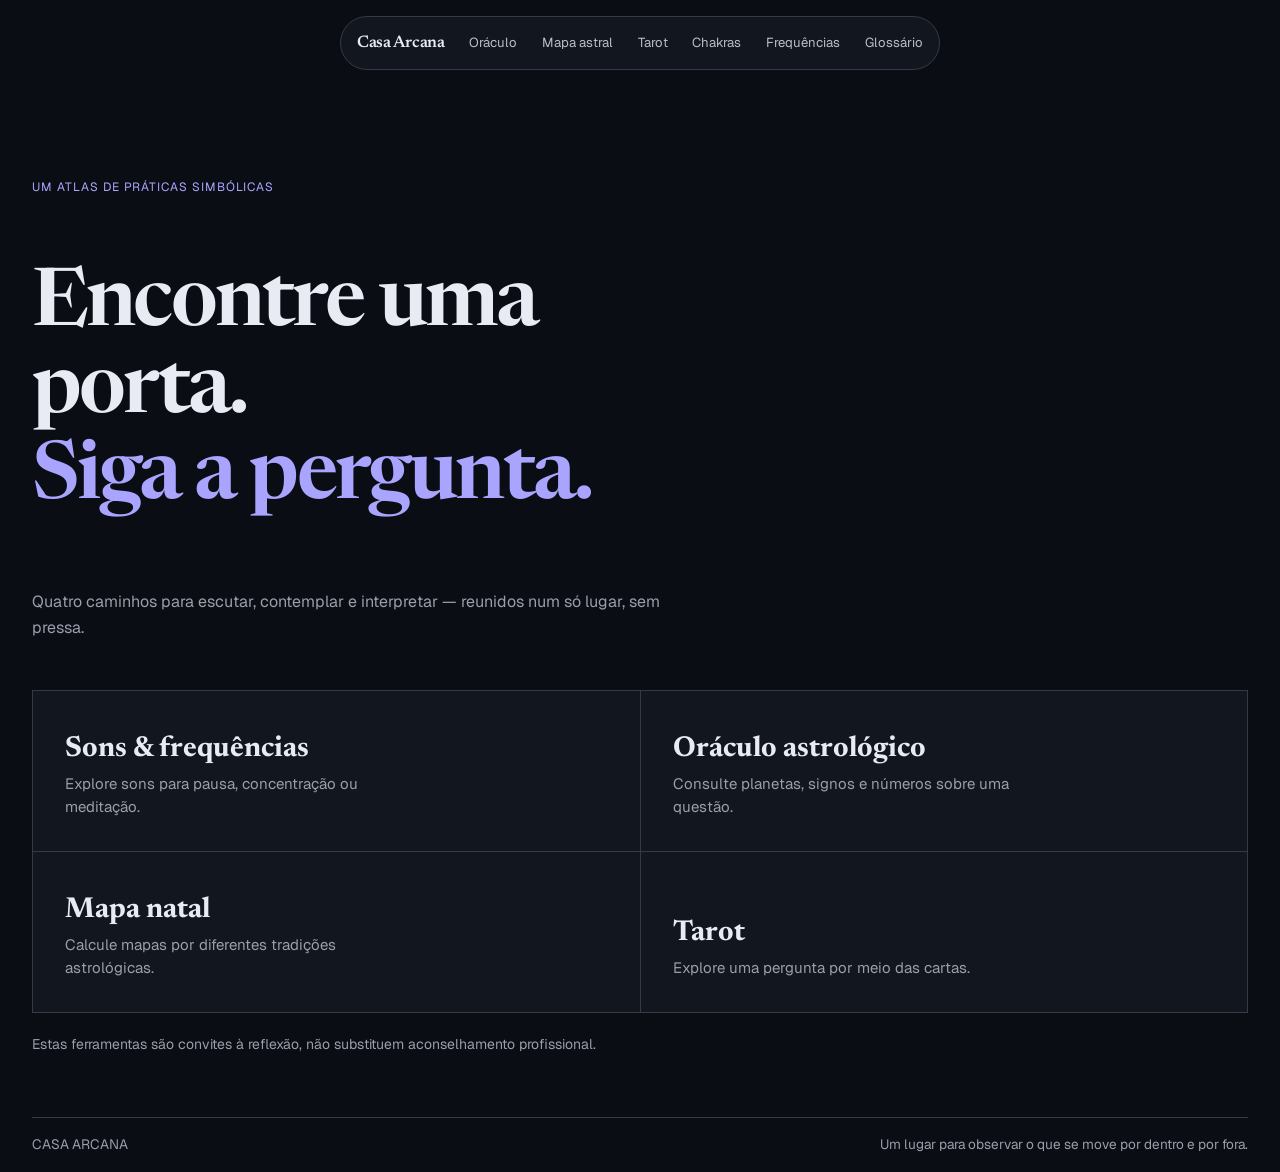
==== commit 1c2dec8b: "feat: expose Glossário in the main navigation - Adds a dedicated Glossário link to the unified nav o" ====
--- a/templates/index.html
+++ b/templates/index.html
@@ -16,6 +16,7 @@
         <a href="/tarot/">Tarot</a>
         <a href="/sound/">Chakras</a>
         <a href="/sound/frequencies">Frequências</a>
+        <a href="/natal/glossary">Glossário</a>
     </nav>
     <main class="home-main">
         <section class="intro">
--- a/site.css
+++ b/site.css
@@ -162,6 +162,10 @@
 .image-map { width: 100%; text-align: center; }
 .image-map .thumbnail { width: 100%; height: auto; border: 1px solid var(--color-rule); border-radius: var(--radius-card); }
 .chakra-quick-picks { display: flex; flex-wrap: wrap; justify-content: center; gap: .5rem; margin-block: .25rem .75rem; }
+/* 7 chips can never wrap evenly; on narrow screens keep one tappable row. */
+@media (max-width: 720px) {
+    .chakra-quick-picks { flex-wrap: nowrap; justify-content: flex-start; overflow-x: auto; }
+}
 .chakra-chip.is-playing { background: var(--color-accent); color: var(--color-accent-ink); }
 .audio-with-spinner { width: 100%; display: grid; justify-items: center; gap: .75rem; }
 .audio-with-spinner audio { width: 100%; }
